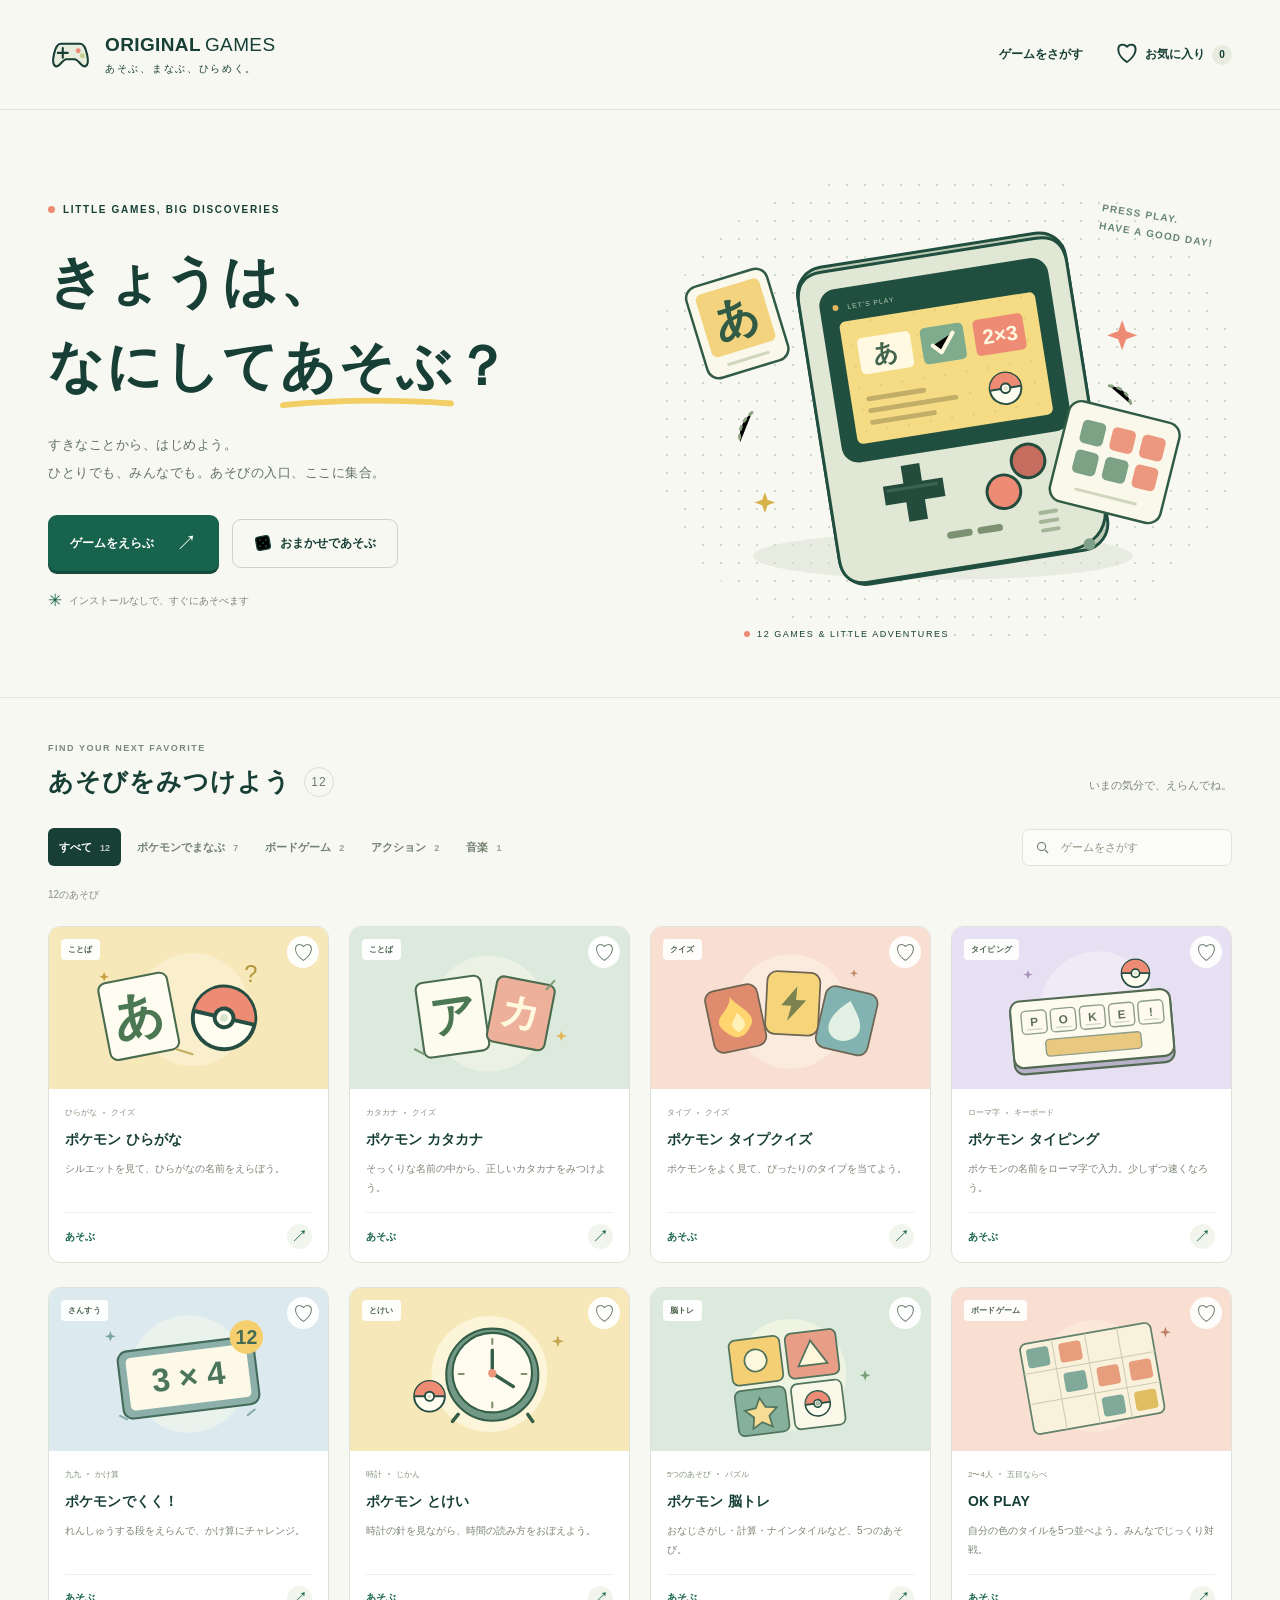
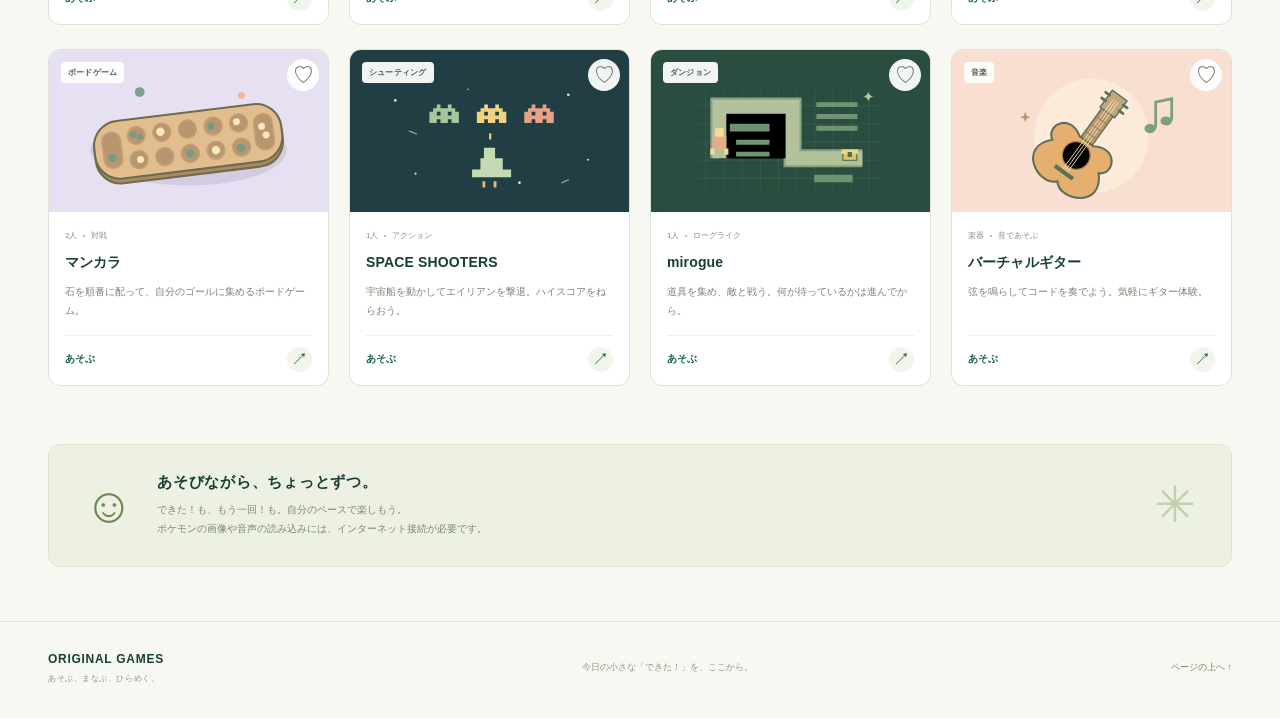
==== index.html @ d9f9c432 "Unify all games in a standalone launcher homepage Import the five POKEMON-NAME- games unchanged and " ====
<!doctype html>
<html lang="ja">
<head>
  <meta charset="utf-8">
  <meta name="viewport" content="width=device-width, initial-scale=1">
  <meta name="theme-color" content="#f7f8f2">
  <meta name="description" content="ポケモンで学ぶクイズや九九、みんなで遊ぶボードゲーム、アクション、ギター。12のゲームとあそびが集まったオリジナルゲームのホームです。">
  <title>オリジナルゲーム | あそぶ、まなぶ、ひらめく。</title>
  <link rel="icon" href="assets/favicon.svg" type="image/svg+xml">
  <link rel="stylesheet" href="assets/home.css">
  <script src="assets/games.js" defer></script>
  <script src="assets/home.js" defer></script>
</head>
<body>
  <a class="skip-link" href="#games">ゲーム一覧へ</a>
  <header class="site-header">
    <a class="brand" href="index.html" aria-label="オリジナルゲーム ホーム">
      <svg class="brand-mark" aria-hidden="true"><use href="assets/illustrations.svg#controller"></use></svg>
      <span>ORIGINAL<span class="brand-light">GAMES</span><small>あそぶ、まなぶ、ひらめく。</small></span>
    </a>
    <nav class="header-nav" aria-label="メインメニュー">
      <a class="nav-all" href="#games">ゲームをさがす</a>
      <button type="button" class="favorites-link" id="show-favorites" aria-pressed="false"><span aria-hidden="true">♡</span> お気に入り <span class="favorite-count" id="favorite-count">0</span></button>
    </nav>
  </header>
  <main>
    <section class="hero" aria-labelledby="hero-title">
      <div class="hero-copy">
        <p class="eyebrow"><span></span> LITTLE GAMES, BIG DISCOVERIES</p>
        <h1 id="hero-title">きょうは、<br>なにして<span class="play-word">あそぶ<svg viewBox="0 0 300 18" aria-hidden="true"><path d="M5 12Q140 -2 295 9"/></svg></span>？</h1>
        <p class="hero-description">すきなことから、はじめよう。<br>ひとりでも、みんなでも。あそびの入口、ここに集合。</p>
        <div class="hero-actions"><a class="button button-primary" href="#games">ゲームをえらぶ <span aria-hidden="true">↗</span></a><button class="button button-random" type="button" id="random-game"><svg aria-hidden="true"><use href="assets/illustrations.svg#dice"></use></svg>おまかせであそぶ</button></div>
        <p class="hero-note"><span aria-hidden="true">✳</span> インストールなしで、すぐにあそべます</p>
      </div>
      <div class="hero-art" aria-hidden="true"><span class="art-stamp">PRESS PLAY.<br>HAVE A GOOD DAY!</span><svg class="console-art" viewBox="0 0 580 430"><use href="assets/illustrations.svg#hero"></use></svg><span class="art-caption"><i></i> 12 GAMES & LITTLE ADVENTURES</span></div>
    </section>
    <section class="recent-section" id="recent-section" hidden aria-labelledby="recent-title"><h2 id="recent-title">もういちどあそぶ</h2><div id="recent-games"></div></section>
    <section class="library" id="games" aria-labelledby="library-title">
      <div class="section-heading"><div><p class="eyebrow">FIND YOUR NEXT FAVORITE</p><h2 id="library-title">あそびをみつけよう<span class="total-count">12</span></h2></div><p class="section-note">いまの気分で、えらんでね。</p></div>
      <div class="library-tools">
        <div class="category-filters" role="group" aria-label="ゲームのカテゴリ">
          <button type="button" class="filter active" data-category="all" aria-pressed="true">すべて <span>12</span></button>
          <button type="button" class="filter" data-category="learn" aria-pressed="false">ポケモンでまなぶ <span>7</span></button>
          <button type="button" class="filter" data-category="board" aria-pressed="false">ボードゲーム <span>2</span></button>
          <button type="button" class="filter" data-category="action" aria-pressed="false">アクション <span>2</span></button>
          <button type="button" class="filter" data-category="music" aria-pressed="false">音楽 <span>1</span></button>
        </div>
        <label class="search-box"><svg viewBox="0 0 24 24" fill="none" stroke="currentColor" stroke-width="1.7" aria-hidden="true"><circle cx="10.5" cy="10.5" r="6.5"/><path d="m16 16 5 5"/></svg><input type="search" id="search" placeholder="ゲームをさがす" aria-label="ゲームを名前やキーワードで検索" autocomplete="off"></label>
      </div>
      <div class="results-meta"><p id="result-count" role="status" aria-live="polite">12のあそび</p><button type="button" id="clear-filters" hidden>しぼりこみを解除 <span aria-hidden="true">×</span></button></div>
      <div class="game-grid" id="game-grid"></div>
      <div class="empty-state" id="empty-state" hidden><span aria-hidden="true">⌕</span><h3 id="empty-title">あそびがみつかりませんでした</h3><p id="empty-description">ちがうことばで、もういちどさがしてみてね。</p><button type="button" class="button button-primary" id="reset-search">すべてのゲームを見る</button></div>
      <noscript><p>ゲームをえらんであそぼう。ホームの検索やお気に入りにはJavaScriptが必要です。</p><ul>
        <li><a href="Pokemon-hiragana.html">ポケモン ひらがな</a></li><li><a href="Pokemon-katakana.html">ポケモン カタカナ</a></li><li><a href="Pokemon-type-quiz.html">ポケモン タイプクイズ</a></li><li><a href="Pokemon-typing.html">ポケモン タイピング</a></li><li><a href="pokemon-kuku.html">ポケモンでくく！</a></li><li><a href="pokemon-clock.html">ポケモン とけい</a></li><li><a href="pokemon-brain-trainer.html">ポケモン 脳トレ</a></li><li><a href="gomoku.html">OK PLAY</a></li><li><a href="mancala.html">マンカラ</a></li><li><a href="space-shooter.html">SPACE SHOOTERS</a></li><li><a href="mirogue.html">mirogue</a></li><li><a href="virtual-guitar.html">バーチャルギター</a></li>
      </ul></noscript>
    </section>
    <aside class="play-note"><span class="note-icon" aria-hidden="true">☺</span><div><h2>あそびながら、ちょっとずつ。</h2><p>できた！も、もう一回！も。自分のペースで楽しもう。<br>ポケモンの画像や音声の読み込みには、インターネット接続が必要です。</p></div><span class="note-spark" aria-hidden="true">✳</span></aside>
  </main>
  <footer class="site-footer"><a class="footer-brand" href="index.html">ORIGINAL GAMES<span>あそぶ、まなぶ、ひらめく。</span></a><p>今日の小さな「できた！」を、ここから。</p><a href="#" class="back-top">ページの上へ ↑</a></footer>
</body>
</html>
---- assets/home.css ----
:root{--paper:#f7f8f2;--ink:#173f36;--muted:#68766b;--line:#dfe5d9;--teal:#17634c;--yellow:#f3ce64;--coral:#ed8b74;--font:"Hiragino Maru Gothic ProN","Hiragino Sans","Yu Gothic",Meiryo,sans-serif;color-scheme:light}
*{box-sizing:border-box}html{scroll-behavior:smooth;scroll-padding-top:24px}body{margin:0;background:var(--paper);color:var(--ink);font-family:var(--font);-webkit-font-smoothing:antialiased}a{color:inherit;text-decoration:none}button,input{font:inherit}button,a,input{-webkit-tap-highlight-color:transparent}button{cursor:pointer}button:focus-visible,a:focus-visible,input:focus-visible{outline:3px solid #c87340;outline-offset:5px}[hidden]{display:none!important}.skip-link{position:fixed;top:-70px;left:20px;z-index:20;background:var(--ink);color:#fff;padding:12px}.skip-link:focus{top:10px}.site-header{max-width:1280px;margin:auto;height:110px;padding:0 48px;display:flex;justify-content:space-between;align-items:center;border-bottom:1px solid var(--line)}.brand{display:flex;align-items:center;gap:12px;font-size:19px;font-weight:900;letter-spacing:.02em;line-height:1.25}.brand-mark{width:45px;height:38px}.brand-light{font-weight:500;margin-left:4px}.brand small{display:block;font-size:10px;font-weight:500;letter-spacing:.17em;margin-top:6px}.header-nav{display:flex;gap:32px;align-items:center;font-size:12px;font-weight:700}.favorites-link{display:flex;gap:7px;align-items:center;background:none;border:0;color:var(--ink);padding:10px 0}.favorites-link>span:first-child{font-size:23px;line-height:1}.favorites-link[aria-pressed=true]{color:var(--teal)}.favorite-count{font-size:10px;border-radius:50%;width:20px;height:20px;display:grid;place-items:center;background:#e8ecdf}.hero{max-width:1280px;margin:auto;padding:66px 48px 58px;display:grid;grid-template-columns:1fr 1fr;align-items:center;gap:20px}.eyebrow{font-family:Arial,sans-serif;font-size:10px;font-weight:700;letter-spacing:.17em;margin:0 0 24px;display:flex;align-items:center;gap:8px}.eyebrow>span{width:7px;height:7px;background:var(--coral);border-radius:50%}.hero h1{font-size:clamp(34px,4.3vw,57px);line-height:1.55;font-weight:800;letter-spacing:.035em;margin:0 0 22px}.play-word{display:inline-block;position:relative;z-index:0}.play-word svg{position:absolute;left:0;bottom:-1px;width:100%;height:13px;z-index:-1;stroke:var(--yellow);stroke-width:10;fill:none;stroke-linecap:round}.hero-description{font-size:13px;line-height:2.15;letter-spacing:.04em;color:#617165;margin:0 0 28px}.hero-actions{display:flex;gap:13px;align-items:center}.button{display:inline-flex;gap:22px;align-items:center;justify-content:center;min-height:49px;padding:13px 21px;border-radius:9px;font-size:12px;font-weight:700;border:1px solid transparent;transition:transform .15s,background .15s}.button:hover{transform:translateY(-2px)}.button-primary{background:var(--teal);color:#fff;box-shadow:0 3px 0 #134a3b}.button-primary:hover{background:#104c3b}.button-primary>span{font-size:21px;font-weight:400}.button-random{background:transparent;border-color:#cbd4c6;gap:8px;color:var(--ink)}.button-random svg{width:18px;height:18px}.hero-note{font-size:10px;color:#7c8579;margin:19px 0 0;display:flex;align-items:center;gap:7px}.hero-note>span{font-size:17px;color:var(--teal)}.hero-art{position:relative;aspect-ratio:1.25;background-image:radial-gradient(#cfd8c7 .8px,transparent .8px);background-size:18px 18px;border-radius:40%;margin-left:8px}.console-art{width:100%;height:100%;overflow:visible}.art-stamp{font-family:Arial,sans-serif;font-size:10px;font-weight:bold;line-height:1.8;letter-spacing:.12em;position:absolute;top:7%;right:3%;transform:rotate(9deg);color:#668573}.art-caption{position:absolute;bottom:0;left:15%;font-family:Arial,sans-serif;font-size:9px;letter-spacing:.17em;display:flex;align-items:center;gap:7px}.art-caption i{width:6px;height:6px;background:#ed8b74;border-radius:50%}.library{max-width:1280px;margin:auto;padding:45px 48px 0;border-top:1px solid var(--line)}.section-heading{display:flex;justify-content:space-between;align-items:flex-end;margin-bottom:30px}.section-heading .eyebrow{font-size:9px;letter-spacing:.17em;margin-bottom:12px;color:#7a8979}.section-heading h2{font-size:25px;letter-spacing:.04em;display:flex;align-items:center;gap:13px;margin:0}.total-count{display:grid;place-items:center;font:12px Arial,sans-serif;width:30px;height:30px;border:1px solid #d8dfd2;border-radius:50%;color:#6d7c68}.section-note{font-size:11px;color:#7e897a;margin:0 0 5px}.library-tools{display:flex;align-items:center;gap:18px;justify-content:space-between}.category-filters{display:flex;gap:5px;flex-wrap:wrap}.filter{min-height:38px;padding:9px 11px;border:0;border-radius:6px;background:transparent;color:#71806d;font-size:11px;white-space:nowrap;font-weight:600}.filter span{margin-left:5px;font-size:9px;opacity:.7}.filter:hover{background:#e9eee2}.filter.active{background:var(--ink);color:#fff}.search-box{display:flex;align-items:center;gap:9px;min-width:185px;width:210px;flex-shrink:0;border:1px solid var(--line);border-radius:7px;padding:10px 12px;background:#fff9}.search-box svg{width:15px;height:15px;flex-shrink:0;color:#6b7966}.search-box input{font-size:11px;width:100%;min-width:0;border:0;background:transparent;color:var(--ink);outline-offset:8px}.search-box input::placeholder{color:#8a9583}.results-meta{display:flex;align-items:center;justify-content:space-between;min-height:47px;margin:5px 0 8px;font-size:10px;color:#83907c}.results-meta p{margin:0}.results-meta button{background:none;border:0;color:var(--teal);font-size:10px;padding:8px}.results-meta button span{margin-left:5px}.game-grid{display:grid;grid-template-columns:repeat(4,minmax(0,1fr));gap:24px 20px}.game-card{min-width:0;border:1px solid #dde3d7;border-radius:12px;overflow:hidden;background:#fff;transition:box-shadow .2s,transform .2s}.game-card:hover{transform:translateY(-4px);box-shadow:0 10px 22px #234c3310}.card-visual{position:relative;aspect-ratio:1.72;overflow:hidden;background:#f7e9bb}.card-visual.yellow{background:#f6e8b9}.card-visual.mint{background:#dceadd}.card-visual.peach{background:#f8dfd2}.card-visual.lavender{background:#e7e0f2}.card-visual.sky{background:#dceaf0}.card-visual.night{background:#203e43}.card-visual.forest{background:#294d3f}.art-link{display:block;height:100%;width:100%}.art-link>svg{width:100%;height:100%;transition:transform .3s}.game-card:hover .art-link>svg{transform:scale(1.035)}.card-label{position:absolute;top:12px;left:12px;background:#fffffff0;color:#486149;border-radius:4px;font-size:8px;font-weight:600;letter-spacing:.03em;padding:5px 7px;pointer-events:none}.favorite-toggle{position:absolute;top:9px;right:9px;width:32px;height:32px;display:grid;place-items:center;border:0;border-radius:50%;background:#fffffff0;font-size:21px;color:#5b6d5b;line-height:1}.favorite-toggle[aria-pressed=true]{color:#b84940}.favorite-toggle:hover{background:#fff;transform:scale(1.08)}.card-body{padding:18px 16px 12px}.card-tags{display:flex;gap:6px;margin-bottom:11px;color:#819078;font-size:8px;align-items:center;flex-wrap:wrap}.card-tags span+span:before{content:"";display:inline-block;width:2px;height:2px;background:#a6b09c;border-radius:50%;vertical-align:middle;margin-right:6px}.card-body h3{font-size:14px;margin:0 0 9px;line-height:1.5;letter-spacing:.01em}.game-title:after{content:"";position:absolute}.card-description{font-size:10px;color:#798372;line-height:1.9;margin:0;min-height:3.8em}.card-play{display:flex;justify-content:space-between;align-items:center;font-size:10px;color:var(--teal);font-weight:700;border-top:1px solid #edf0e8;margin-top:15px;padding:11px 0 1px}.play-arrow{width:25px;height:25px;display:grid;place-items:center;font-size:17px;background:#f1f5eb;border-radius:50%;font-weight:400}.card-play:hover .play-arrow{background:var(--teal);color:#fff}.play-note{max-width:1184px;margin:58px auto 0;border:1px solid #dce4cf;background:#edf1e3;display:flex;align-items:center;gap:23px;padding:28px 35px;border-radius:12px}.note-icon{font-size:49px;color:#6c8a4f;line-height:1}.play-note h2{font-size:15px;letter-spacing:.05em;margin:0 0 8px}.play-note p{font-size:10px;line-height:1.9;margin:0;color:#7b876d}.note-spark{margin-left:auto;font-size:50px;line-height:1;color:#c2d0aa}.site-footer{max-width:1280px;margin:54px auto 0;padding:30px 48px 34px;border-top:1px solid var(--line);display:flex;justify-content:space-between;align-items:center;gap:20px}.footer-brand{font:700 12px Arial,sans-serif;letter-spacing:.06em}.footer-brand span{display:block;font-family:var(--font);font-size:8px;color:#8a9580;font-weight:400;letter-spacing:.07em;margin-top:7px}.site-footer p{font-size:9px;color:#8b9682}.back-top{font-size:9px;color:#72866a}.empty-state{text-align:center;padding:55px 15px 60px}.empty-state>span{font-size:44px;color:#90a582}.empty-state h3{font-size:17px}.empty-state p{font-size:12px;color:var(--muted);margin-bottom:25px}.recent-section{max-width:1184px;margin:0 auto 30px;padding:20px 25px;background:#eef1e6;border-radius:10px;display:flex;align-items:center;gap:25px}.recent-section h2{font-size:11px;white-space:nowrap}.recent-section>div{display:flex;gap:8px;flex-wrap:wrap}.recent-link{font-size:10px;border:1px solid #d7dfcd;padding:9px 12px;border-radius:6px;background:#fff8}.recent-link:hover{border-color:var(--teal)}
@media(min-width:1440px){.hero{padding-top:80px;padding-bottom:75px}.hero h1{font-size:59px}}
@media(max-width:1100px){.site-header,.hero,.library,.site-footer{padding-left:32px;padding-right:32px}.hero{padding-top:48px;padding-bottom:45px}.hero h1{font-size:43px}.hero-actions{gap:8px}.button{font-size:11px;padding-left:16px;padding-right:16px;gap:15px}.library-tools{flex-wrap:wrap}.search-box{width:240px}.game-grid{grid-template-columns:repeat(3,minmax(0,1fr))}.play-note,.recent-section{margin-left:32px;margin-right:32px}.hero-description{font-size:12px}.art-stamp{font-size:8px}.art-caption{font-size:8px;left:13%}.category-filters{flex:1}.card-body h3{font-size:15px}}
@media(max-width:760px){.site-header{height:88px;padding-left:22px;padding-right:22px}.brand{font-size:16px;gap:8px}.brand-mark{width:35px}.brand small{font-size:8px;letter-spacing:.09em}.header-nav{gap:15px}.nav-all{display:none}.favorites-link{font-size:10px;gap:5px}.hero{grid-template-columns:1fr 0.82fr;padding:42px 24px 43px;gap:0}.hero h1{font-size:33px}.hero .eyebrow{font-size:7px;letter-spacing:.09em;margin-bottom:20px}.hero-description{font-size:10px;margin-bottom:22px}.hero-actions{flex-direction:column;align-items:flex-start;gap:12px}.button{min-height:44px;font-size:11px;padding:11px 16px}.button-random{min-height:35px;border:0;padding:0;box-shadow:none;font-size:10px}.hero-note{font-size:8px;margin-top:16px}.hero-art{align-self:center;margin-left:-7px;width:115%}.art-stamp{top:-7%;font-size:7px}.art-caption{font-size:6px;letter-spacing:.07em;left:5%;bottom:-15%}.library{padding:32px 24px 0}.section-heading{margin-bottom:24px}.section-heading h2{font-size:21px;gap:9px}.section-heading .eyebrow{font-size:8px}.total-count{width:25px;height:25px;font-size:10px}.section-note{display:none}.library-tools{gap:16px}.category-filters{flex-basis:100%;gap:4px}.filter{font-size:10px;padding:9px 10px}.filter span{font-size:8px;margin-left:4px}.search-box{width:100%;padding:13px 12px}.search-box input{font-size:12px}.game-grid{grid-template-columns:repeat(2,minmax(0,1fr));gap:18px 14px}.card-body{padding:14px 13px 10px}.card-body h3{font-size:13px}.card-description{font-size:10px;min-height:5.7em}.card-tags{font-size:8px;gap:4px;margin-bottom:9px}.card-label{font-size:7px;top:9px;left:9px;padding:4px 5px}.favorite-toggle{width:30px;height:30px;top:6px;right:6px;font-size:19px}.card-play{margin-top:12px}.play-note{margin:36px 24px 0;padding:23px 21px;gap:15px}.note-icon{font-size:37px}.play-note h2{font-size:12px}.play-note p{font-size:9px}.note-spark{display:none}.site-footer{padding:25px 24px;margin-top:35px;flex-wrap:wrap}.site-footer p{display:none}.recent-section{margin:0 24px 25px;padding:16px;gap:12px;flex-wrap:wrap}.recent-section h2{margin:0}.recent-link{font-size:9px}.hero-art .console-art{overflow:visible}}
@media(max-width:400px){.site-header{padding-left:18px;padding-right:18px}.brand{font-size:14px}.brand small{font-size:7px}.favorites-link{font-size:9px}.favorite-count{width:16px;height:16px;font-size:8px}.hero{padding-left:20px;padding-right:20px;grid-template-columns:1fr .65fr}.hero h1{font-size:30px}.hero-art{width:118%;margin-left:-12px}.hero-description{font-size:9px}.art-stamp{right:5%;font-size:6px}.library{padding-left:18px;padding-right:18px}.game-grid{gap:14px 10px}.card-body{padding:12px 10px 9px}.card-body h3{font-size:12px}.card-description{font-size:9px;min-height:5.7em}.card-tags{font-size:7px}.filter{padding:9px 8px;font-size:9px}.play-note{margin-left:18px;margin-right:18px}.note-icon{display:none}}
@media(prefers-reduced-motion:reduce){html{scroll-behavior:auto}*,*:before,*:after{transition:none!important;animation:none!important}.game-card:hover,.button:hover{transform:none}}
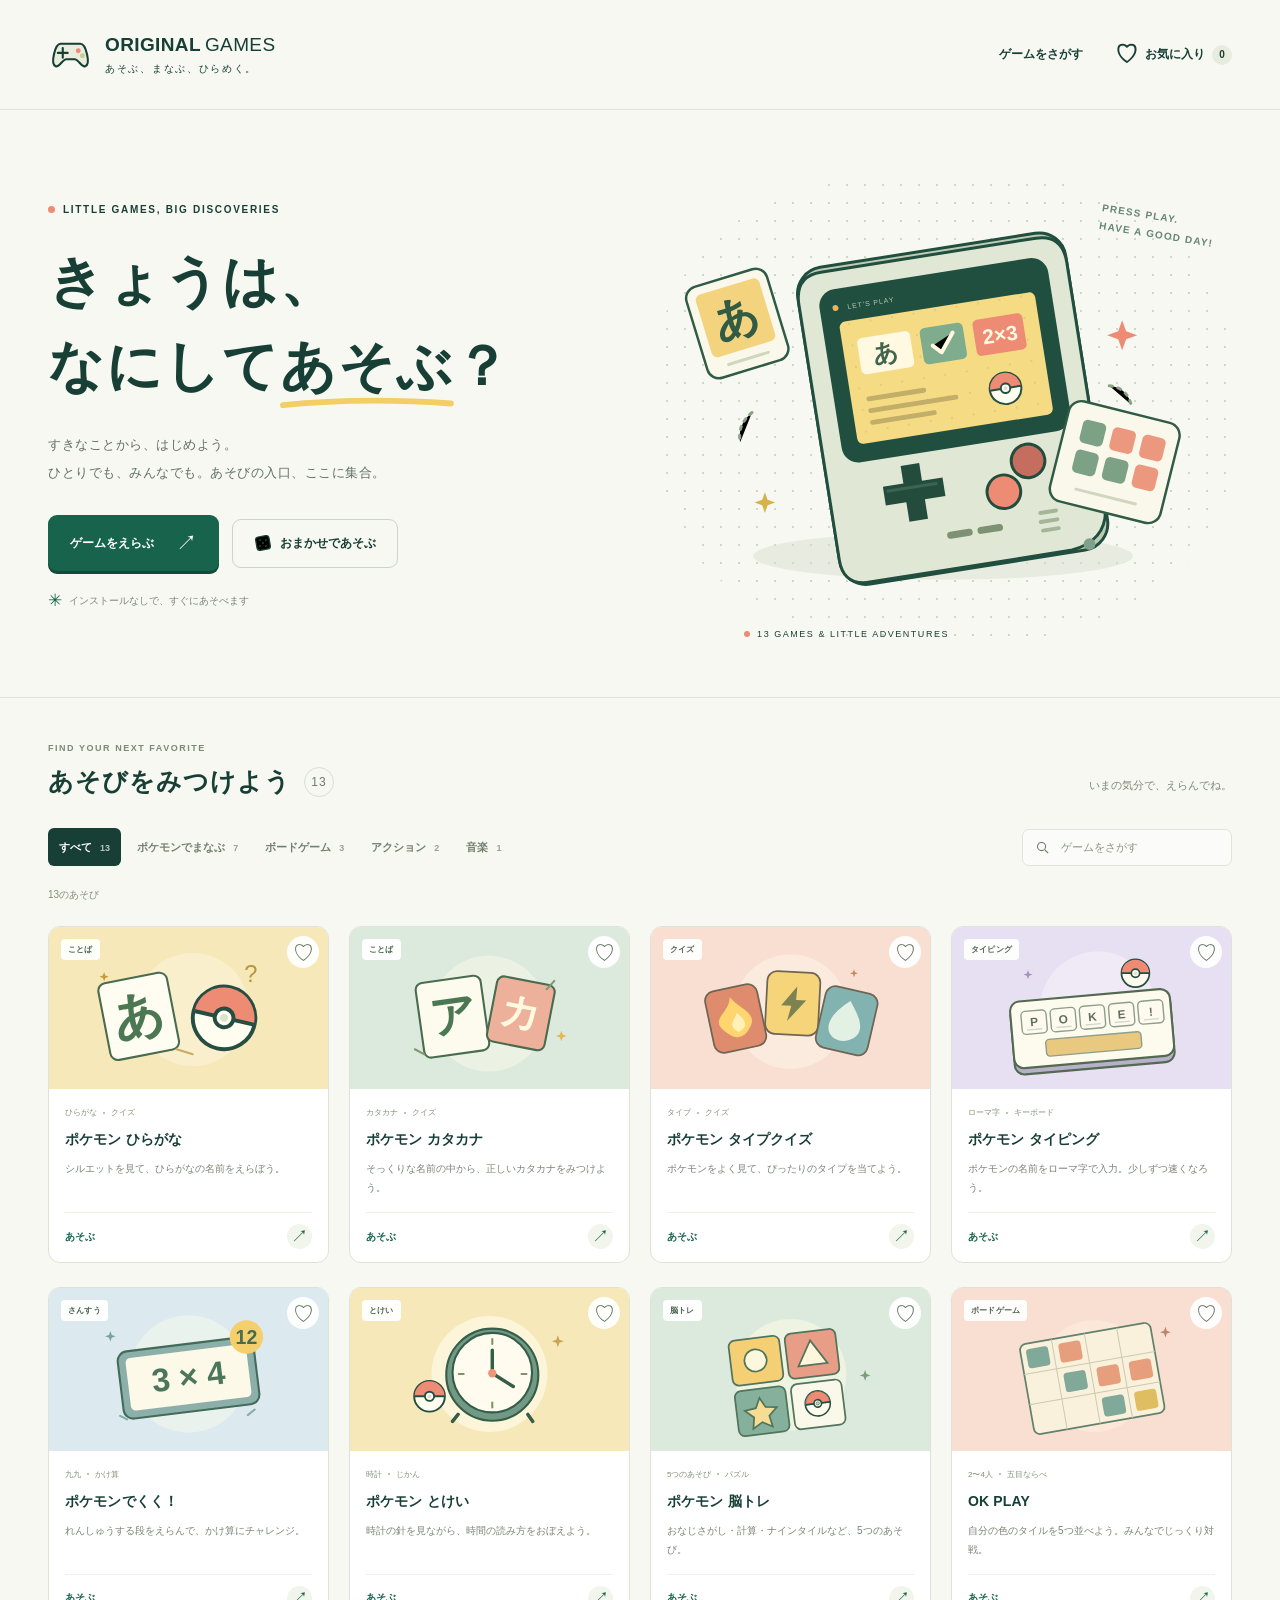
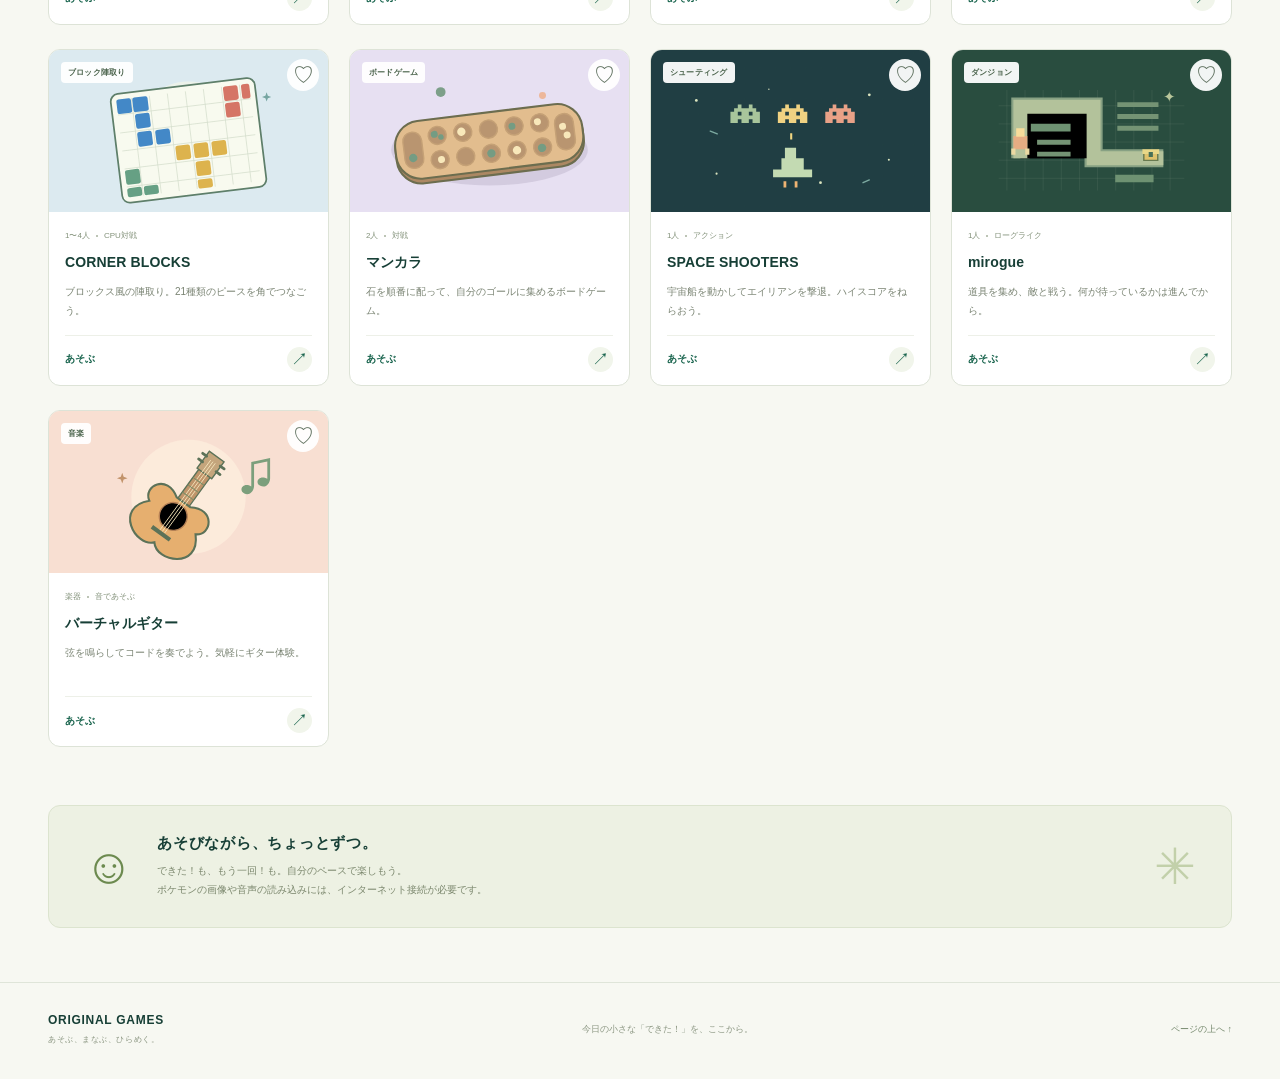
==== commit 8dd1d2d2: "Add a standalone corner-block game for 1–4 players Include all 21 polyominoes per color, legal place" ====
--- a/index.html
+++ b/index.html
@@ -4,7 +4,7 @@
   <meta charset="utf-8">
   <meta name="viewport" content="width=device-width, initial-scale=1">
   <meta name="theme-color" content="#f7f8f2">
-  <meta name="description" content="ポケモンで学ぶクイズや九九、みんなで遊ぶボードゲーム、アクション、ギター。12のゲームとあそびが集まったオリジナルゲームのホームです。">
+  <meta name="description" content="ポケモンで学ぶクイズや九九、みんなで遊ぶボードゲーム、アクション、ギター。13のゲームとあそびが集まったオリジナルゲームのホームです。">
   <title>オリジナルゲーム | あそぶ、まなぶ、ひらめく。</title>
   <link rel="icon" href="assets/favicon.svg" type="image/svg+xml">
   <link rel="stylesheet" href="assets/home.css">
@@ -32,26 +32,26 @@
         <div class="hero-actions"><a class="button button-primary" href="#games">ゲームをえらぶ <span aria-hidden="true">↗</span></a><button class="button button-random" type="button" id="random-game"><svg aria-hidden="true"><use href="assets/illustrations.svg#dice"></use></svg>おまかせであそぶ</button></div>
         <p class="hero-note"><span aria-hidden="true">✳</span> インストールなしで、すぐにあそべます</p>
       </div>
-      <div class="hero-art" aria-hidden="true"><span class="art-stamp">PRESS PLAY.<br>HAVE A GOOD DAY!</span><svg class="console-art" viewBox="0 0 580 430"><use href="assets/illustrations.svg#hero"></use></svg><span class="art-caption"><i></i> 12 GAMES & LITTLE ADVENTURES</span></div>
+      <div class="hero-art" aria-hidden="true"><span class="art-stamp">PRESS PLAY.<br>HAVE A GOOD DAY!</span><svg class="console-art" viewBox="0 0 580 430"><use href="assets/illustrations.svg#hero"></use></svg><span class="art-caption"><i></i> 13 GAMES & LITTLE ADVENTURES</span></div>
     </section>
     <section class="recent-section" id="recent-section" hidden aria-labelledby="recent-title"><h2 id="recent-title">もういちどあそぶ</h2><div id="recent-games"></div></section>
     <section class="library" id="games" aria-labelledby="library-title">
-      <div class="section-heading"><div><p class="eyebrow">FIND YOUR NEXT FAVORITE</p><h2 id="library-title">あそびをみつけよう<span class="total-count">12</span></h2></div><p class="section-note">いまの気分で、えらんでね。</p></div>
+      <div class="section-heading"><div><p class="eyebrow">FIND YOUR NEXT FAVORITE</p><h2 id="library-title">あそびをみつけよう<span class="total-count">13</span></h2></div><p class="section-note">いまの気分で、えらんでね。</p></div>
       <div class="library-tools">
         <div class="category-filters" role="group" aria-label="ゲームのカテゴリ">
-          <button type="button" class="filter active" data-category="all" aria-pressed="true">すべて <span>12</span></button>
+          <button type="button" class="filter active" data-category="all" aria-pressed="true">すべて <span>13</span></button>
           <button type="button" class="filter" data-category="learn" aria-pressed="false">ポケモンでまなぶ <span>7</span></button>
-          <button type="button" class="filter" data-category="board" aria-pressed="false">ボードゲーム <span>2</span></button>
+          <button type="button" class="filter" data-category="board" aria-pressed="false">ボードゲーム <span>3</span></button>
           <button type="button" class="filter" data-category="action" aria-pressed="false">アクション <span>2</span></button>
           <button type="button" class="filter" data-category="music" aria-pressed="false">音楽 <span>1</span></button>
         </div>
         <label class="search-box"><svg viewBox="0 0 24 24" fill="none" stroke="currentColor" stroke-width="1.7" aria-hidden="true"><circle cx="10.5" cy="10.5" r="6.5"/><path d="m16 16 5 5"/></svg><input type="search" id="search" placeholder="ゲームをさがす" aria-label="ゲームを名前やキーワードで検索" autocomplete="off"></label>
       </div>
-      <div class="results-meta"><p id="result-count" role="status" aria-live="polite">12のあそび</p><button type="button" id="clear-filters" hidden>しぼりこみを解除 <span aria-hidden="true">×</span></button></div>
+      <div class="results-meta"><p id="result-count" role="status" aria-live="polite">13のあそび</p><button type="button" id="clear-filters" hidden>しぼりこみを解除 <span aria-hidden="true">×</span></button></div>
       <div class="game-grid" id="game-grid"></div>
       <div class="empty-state" id="empty-state" hidden><span aria-hidden="true">⌕</span><h3 id="empty-title">あそびがみつかりませんでした</h3><p id="empty-description">ちがうことばで、もういちどさがしてみてね。</p><button type="button" class="button button-primary" id="reset-search">すべてのゲームを見る</button></div>
       <noscript><p>ゲームをえらんであそぼう。ホームの検索やお気に入りにはJavaScriptが必要です。</p><ul>
-        <li><a href="Pokemon-hiragana.html">ポケモン ひらがな</a></li><li><a href="Pokemon-katakana.html">ポケモン カタカナ</a></li><li><a href="Pokemon-type-quiz.html">ポケモン タイプクイズ</a></li><li><a href="Pokemon-typing.html">ポケモン タイピング</a></li><li><a href="pokemon-kuku.html">ポケモンでくく！</a></li><li><a href="pokemon-clock.html">ポケモン とけい</a></li><li><a href="pokemon-brain-trainer.html">ポケモン 脳トレ</a></li><li><a href="gomoku.html">OK PLAY</a></li><li><a href="mancala.html">マンカラ</a></li><li><a href="space-shooter.html">SPACE SHOOTERS</a></li><li><a href="mirogue.html">mirogue</a></li><li><a href="virtual-guitar.html">バーチャルギター</a></li>
+        <li><a href="Pokemon-hiragana.html">ポケモン ひらがな</a></li><li><a href="Pokemon-katakana.html">ポケモン カタカナ</a></li><li><a href="Pokemon-type-quiz.html">ポケモン タイプクイズ</a></li><li><a href="Pokemon-typing.html">ポケモン タイピング</a></li><li><a href="pokemon-kuku.html">ポケモンでくく！</a></li><li><a href="pokemon-clock.html">ポケモン とけい</a></li><li><a href="pokemon-brain-trainer.html">ポケモン 脳トレ</a></li><li><a href="gomoku.html">OK PLAY</a></li><li><a href="blokus.html">CORNER BLOCKS</a></li><li><a href="mancala.html">マンカラ</a></li><li><a href="space-shooter.html">SPACE SHOOTERS</a></li><li><a href="mirogue.html">mirogue</a></li><li><a href="virtual-guitar.html">バーチャルギター</a></li>
       </ul></noscript>
     </section>
     <aside class="play-note"><span class="note-icon" aria-hidden="true">☺</span><div><h2>あそびながら、ちょっとずつ。</h2><p>できた！も、もう一回！も。自分のペースで楽しもう。<br>ポケモンの画像や音声の読み込みには、インターネット接続が必要です。</p></div><span class="note-spark" aria-hidden="true">✳</span></aside>
